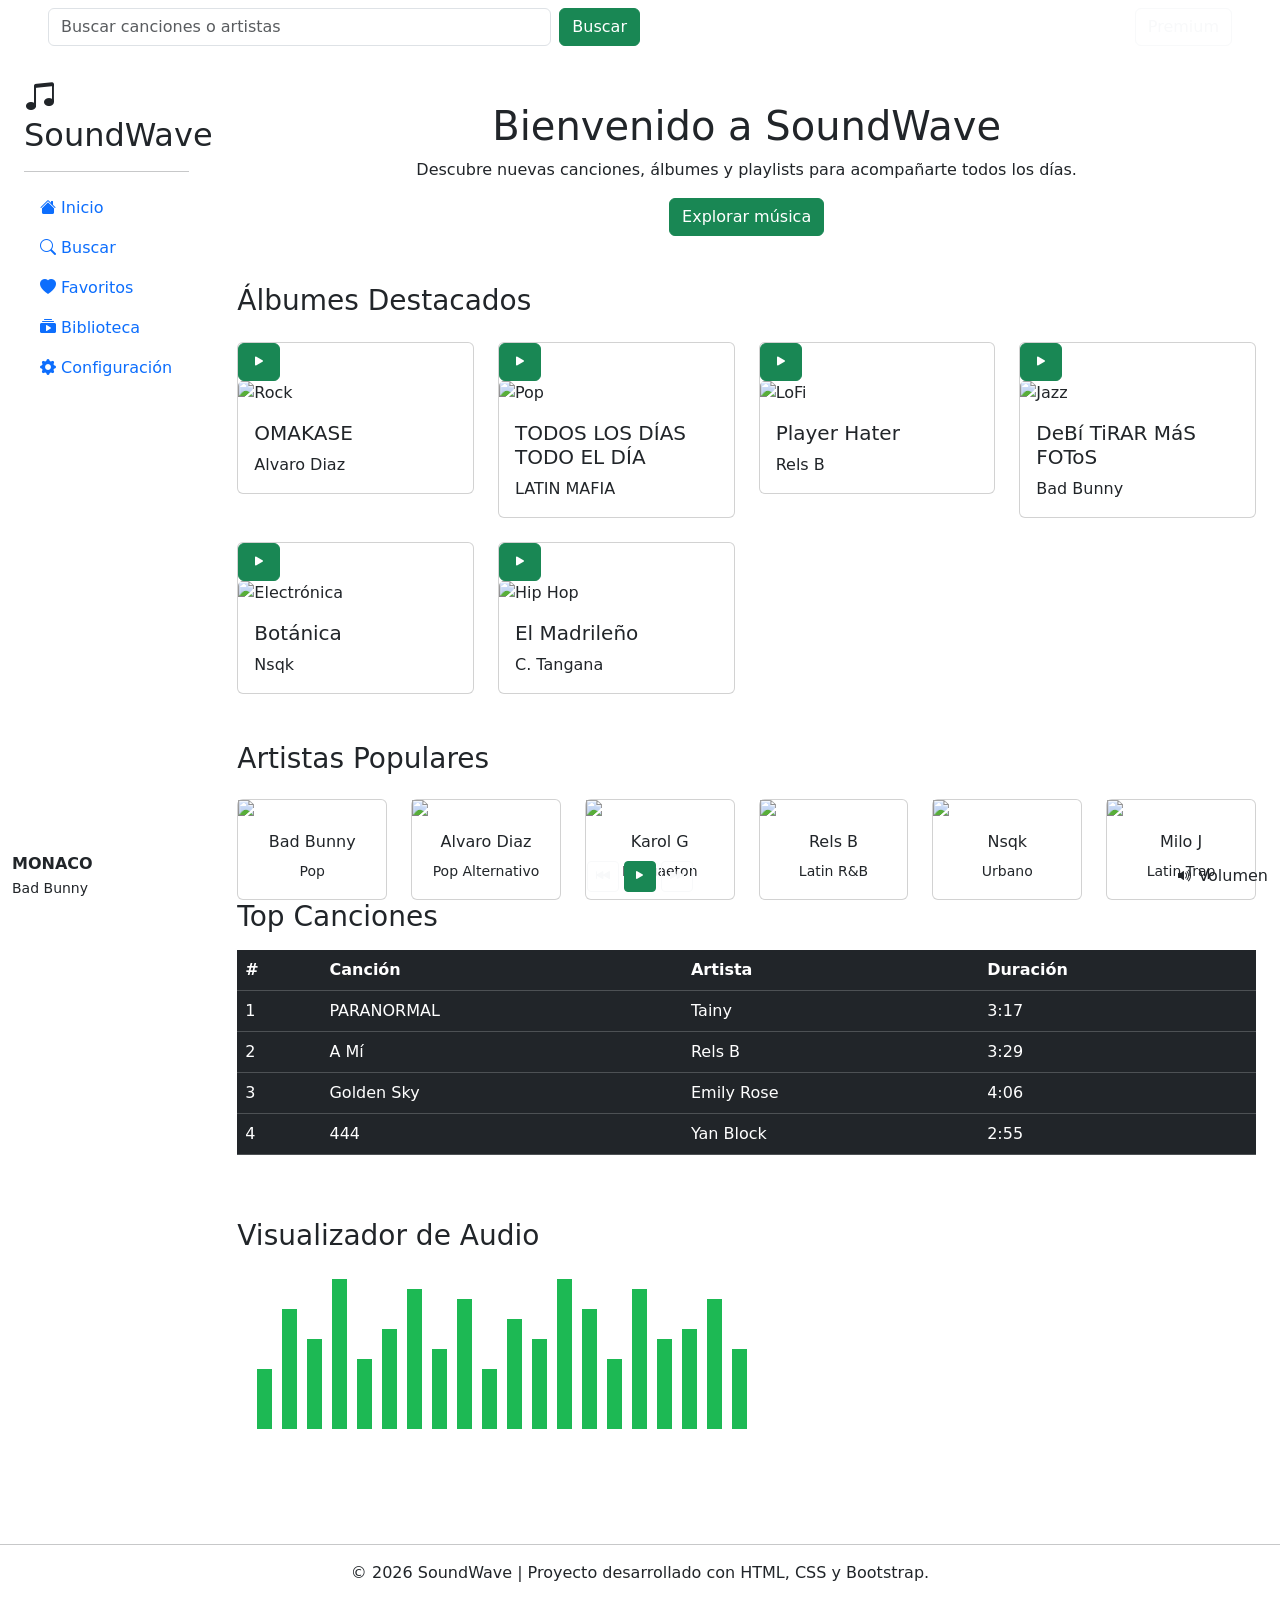
==== index.html @ 11622451 "Rename proyecto/index.html to index.html" ====
<!DOCTYPE html>
<html lang="es">

<head>
    <meta charset="UTF-8">
    <meta name="viewport" content="width=device-width, initial-scale=1.0">

    <title>SoundWave | Tu música favorita</title>

    <!-- Bootstrap CSS -->
    <link href="https://cdn.jsdelivr.net/npm/bootstrap@5.3.7/dist/css/bootstrap.min.css" rel="stylesheet">

    <!-- Bootstrap Icons -->
    <link rel="stylesheet"
        href="https://cdn.jsdelivr.net/npm/bootstrap-icons@1.13.1/font/bootstrap-icons.min.css">

    <!-- CSS Personalizado -->
    <link rel="stylesheet" href="css/estilos.css">
</head>

<body>

    <div class="container-fluid">
 <!-- Barra Superior -->

<nav class="navbar navbar-expand-lg barra-superior px-4">

    <div class="container-fluid">

        <form class="d-flex w-50">

            <input class="form-control me-2"
                type="search"
                placeholder="Buscar canciones o artistas">

            <button class="btn btn-success">
                Buscar
            </button>

        </form>

        <div>

            <button class="btn btn-outline-light">
                Premium
            </button>

        </div>

    </div>

</nav>
        <div class="row">

            <!-- =========================
                    SIDEBAR
            ========================== -->

            <aside class="col-lg-2 col-md-3 sidebar p-4">

                <h2 class="logo">
                    <i class="bi bi-music-note-beamed"></i>
                    SoundWave
                </h2>

                <hr>

                <nav class="nav flex-column">

                    <a href="#" class="nav-link active">
                        <i class="bi bi-house-fill"></i>
                        Inicio
                    </a>

                    <a href="#" class="nav-link">
                        <i class="bi bi-search"></i>
                        Buscar
                    </a>

                    <a href="#" class="nav-link">
                        <i class="bi bi-heart-fill"></i>
                        Favoritos
                    </a>

                    <a href="#" class="nav-link">
                        <i class="bi bi-collection-play-fill"></i>
                        Biblioteca
                    </a>

                    <a href="#" class="nav-link">
                        <i class="bi bi-gear-fill"></i>
                        Configuración
                    </a>

                </nav>

            </aside>

            <!-- =========================
                    CONTENIDO
            ========================== -->

            <main class="col-lg-10 col-md-9 contenido">

                <!-- HERO -->

                <section class="hero text-center py-5">

                    <h1>Bienvenido a SoundWave</h1>

                    <p>
                        Descubre nuevas canciones, álbumes y playlists para
                        acompañarte todos los días.
                    </p>

                    <button class="btn btn-success">
                        Explorar música
                    </button>

                </section>

                <!-- PLAYLISTS -->

                <section class="container mb-5">

                    <h3 class="mb-4">
                        Álbumes Destacados
                    </h3>

                    <div class="row g-4">

                        <div class="col-lg-3 col-md-6 col-12">
                            <div class="card playlist-card">
                                <div class="play">

                                <button class="btn btn-success">

                                 <i class="bi bi-play-fill"></i>

                                 </button>

                                </div>
                                <img src="img/playlis1.png" class="card-img-top" alt="Rock">
                                <div class="card-body">
                                    <h5 class="card-title">OMAKASE</h5>
                                    <p class="card-text">
                                        Alvaro Diaz
                                    </p>
                                </div>
                            </div>
                        </div>

                        <div class="col-lg-3 col-md-6 col-12">
                            <div class="card playlist-card">
                                <div class="play">

        <button class="btn btn-success">

            <i class="bi bi-play-fill"></i>

        </button>

    </div>
                                <img src="img/playlis2.png" class="card-img-top" alt="Pop">
                                <div class="card-body">
                                    <h5 class="card-title">TODOS LOS DÍAS TODO EL DÍA</h5>
                                    <p class="card-text">
                                        LATIN MAFIA
                                    </p>
                                </div>
                            </div>
                        </div>

                        <div class="col-lg-3 col-md-6 col-12">
                            <div class="card playlist-card">
                                <div class="play">

        <button class="btn btn-success">

            <i class="bi bi-play-fill"></i>

        </button>

    </div>
                                <img src="img/playlis3.png" class="card-img-top" alt="LoFi">
                                <div class="card-body">
                                    <h5 class="card-title">Player Hater</h5>
                                    <p class="card-text">
                                        Rels B
                                    </p>
                                </div>
                            </div>
                        </div>

                        <div class="col-lg-3 col-md-6 col-12">
                            <div class="card playlist-card">
                                <div class="play">

        <button class="btn btn-success">

            <i class="bi bi-play-fill"></i>

        </button>

    </div>
                                <img src="img/playlis4.png" class="card-img-top" alt="Jazz">
                                <div class="card-body">
                                    <h5 class="card-title">DeBí TiRAR MáS FOToS</h5>
                                    <p class="card-text">
                                        Bad Bunny
                                    </p>
                                </div>
                            </div>
                        </div>

                        <div class="col-lg-3 col-md-6 col-12">
                            <div class="card playlist-card">
                                <div class="play">

        <button class="btn btn-success">

            <i class="bi bi-play-fill"></i>

        </button>

    </div>
                                <img src="img/playlis5.png" class="card-img-top" alt="Electrónica">
                                <div class="card-body">
                                    <h5 class="card-title">Botánica</h5>
                                    <p class="card-text">
                                        Nsqk
                                    </p>
                                </div>
                            </div>
                        </div>

                        <div class="col-lg-3 col-md-6 col-12">
                            <div class="card playlist-card">
                                <div class="play">

        <button class="btn btn-success">

            <i class="bi bi-play-fill"></i>

        </button>

    </div>
                                <img src="img/playlis6.png" class="card-img-top" alt="Hip Hop">
                                <div class="card-body">
                                    <h5 class="card-title">El Madrileño</h5>
                                    <p class="card-text">
                                        C. Tangana
                                    </p>
                                </div>
                            </div>
                        </div>

                    </div>

                </section>

                <section class="container mt-5">

    <h3 class="mb-4">

        Artistas Populares

    </h3>

    <div class="row g-4 artistas">

        <div class="col-lg-2 col-md-4 col-6">

            <div class="card playlist-card">

                <img src="img/bad.jpg">

                <div class="card-body text-center">

                    <h6>Bad Bunny</h6>

                    <small>Pop</small>

                </div>

            </div>

        </div>

        <div class="col-lg-2 col-md-4 col-6">

            <div class="card playlist-card">

                <img src="img/alvaro.jpg">

                <div class="card-body text-center">

                    <h6>Alvaro Diaz</h6>

                    <small>Pop Alternativo</small>

                </div>

            </div>

        </div>

        <div class="col-lg-2 col-md-4 col-6">

            <div class="card playlist-card">

                <img src="img/karol.jpg">

                <div class="card-body text-center">

                    <h6>Karol G</h6>

                    <small>Reggaeton</small>

                </div>

            </div>

        </div>

        <div class="col-lg-2 col-md-4 col-6">

            <div class="card playlist-card">

                <img src="img/rels.jpg">

                <div class="card-body text-center">

                    <h6>Rels B</h6>

                    <small>Latin R&B</small>

                </div>

            </div>

        </div>

        <div class="col-lg-2 col-md-4 col-6">

            <div class="card playlist-card">

                <img src="img/cantante1.jpg">

                <div class="card-body text-center">

                    <h6>Nsqk</h6>

                    <small>Urbano</small>

                </div>

            </div>

        </div>

        <div class="col-lg-2 col-md-4 col-6">

            <div class="card playlist-card">

                <img src="img/milo.jpg">

                <div class="card-body text-center">

                    <h6>Milo J</h6>

                    <small>Latin Trap</small>

                </div>

            </div>

        </div>

    </div>

</section>

                <!-- TABLA -->

                <section class="container mb-5">

                    <h3 class="mb-3">
                        Top Canciones
                    </h3>

                    <div class="table-responsive">

                        <table class="table table-dark table-hover align-middle">

                            <thead>

                                <tr>
                                    <th>#</th>
                                    <th>Canción</th>
                                    <th>Artista</th>
                                    <th>Duración</th>
                                </tr>

                            </thead>

                            <tbody>

                                <tr>
                                    <td>1</td>
                                    <td>PARANORMAL</td>
                                    <td>Tainy</td>
                                    <td>3:17</td>
                                </tr>

                                <tr>
                                    <td>2</td>
                                    <td>A Mí</td>
                                    <td>Rels B</B></td>
                                    <td>3:29</td>
                                </tr>

                                <tr>
                                    <td>3</td>
                                    <td>Golden Sky</td>
                                    <td>Emily Rose</td>
                                    <td>4:06</td>
                                </tr>

                                <tr>
                                    <td>4</td>
                                    <td>444</td>
                                    <td>Yan Block</td>
                                    <td>2:55</td>
                                </tr>

                            </tbody>

                        </table>

                    </div>

                </section>

                <!-- CANVAS -->

                <section class="container mb-5">

                    <h3 class="mb-3">
                        Visualizador de Audio
                    </h3>

                    <canvas id="visualizador" width="900" height="180"></canvas>

                </section>

            </main>

        </div>

    </div>

    <!-- REPRODUCTOR -->
     <footer class="text-center py-4">

    <hr>

    <p>
        © 2026 SoundWave

        | Proyecto desarrollado con HTML, CSS y Bootstrap.
    </p>

</footer>

    <footer class="reproductor fixed-bottom">

        <div class="container-fluid">

            <div class="row align-items-center">

                <div class="col-md-4">

                    <strong>MONACO</strong>

                    <br>

                    <small>Bad Bunny</small>

                </div>

                <div class="col-md-4 text-center">

                    <button class="btn btn-outline-light btn-sm">
                        <i class="bi bi-skip-backward-fill"></i>
                    </button>

                    <button class="btn btn-success btn-sm">
                        <i class="bi bi-play-fill"></i>
                    </button>

                    <button class="btn btn-outline-light btn-sm">
                        <i class="bi bi-skip-forward-fill"></i>
                    </button>

                </div>

                <div class="col-md-4 text-end">

                    <i class="bi bi-volume-up-fill"></i>

                    Volumen

                </div>

            </div>

        </div>

    </footer>

    <!-- Bootstrap JS -->
    <script src="https://cdn.jsdelivr.net/npm/bootstrap@5.3.7/dist/js/bootstrap.bundle.min.js"></script>
    <script>

const canvas = document.getElementById("visualizador");
const ctx = canvas.getContext("2d");

ctx.fillStyle = "#1DB954";

let x = 20;

const alturas = [
60,120,90,150,70,100,140,80,
130,60,110,90,150,120,70,140,
90,100,130,80
];

for(let i=0;i<alturas.length;i++){

    ctx.fillRect(x,160-alturas[i],15,alturas[i]);

    x+=25;

}

</script>
</body>

</html>
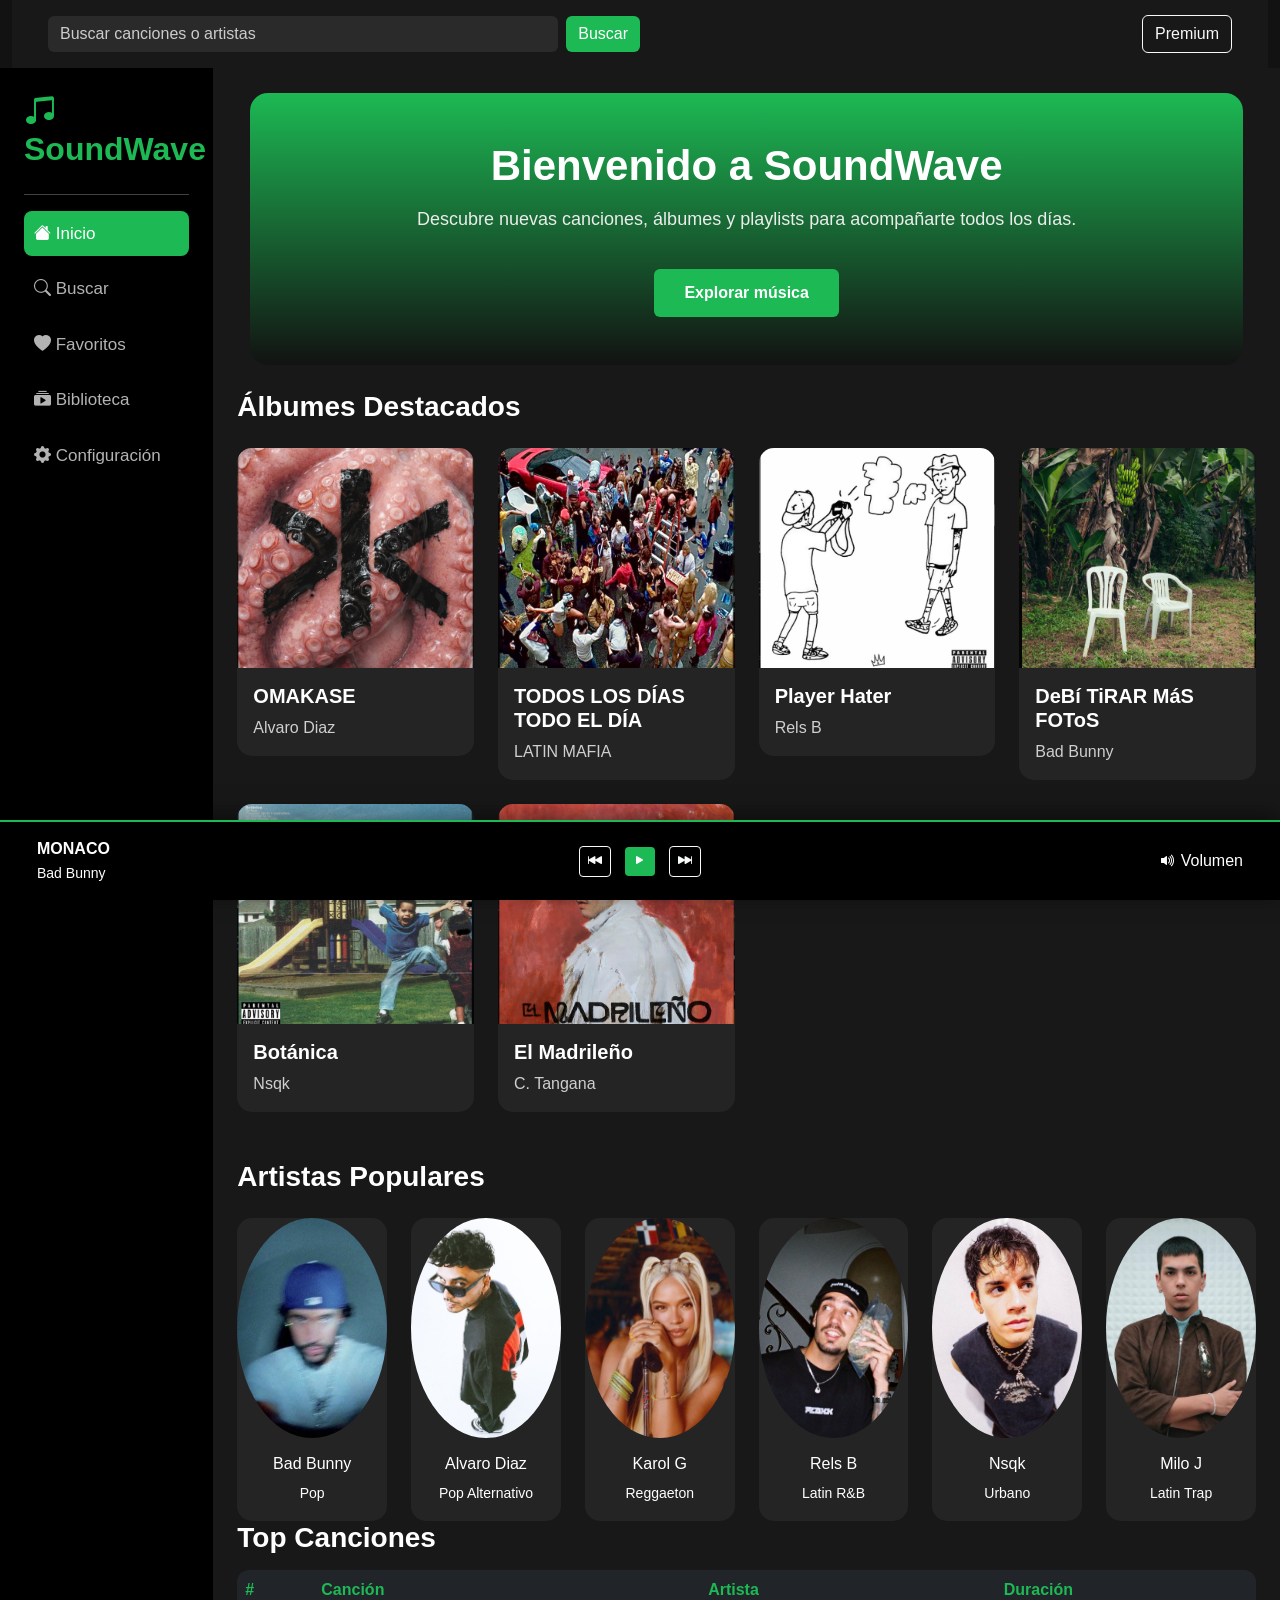
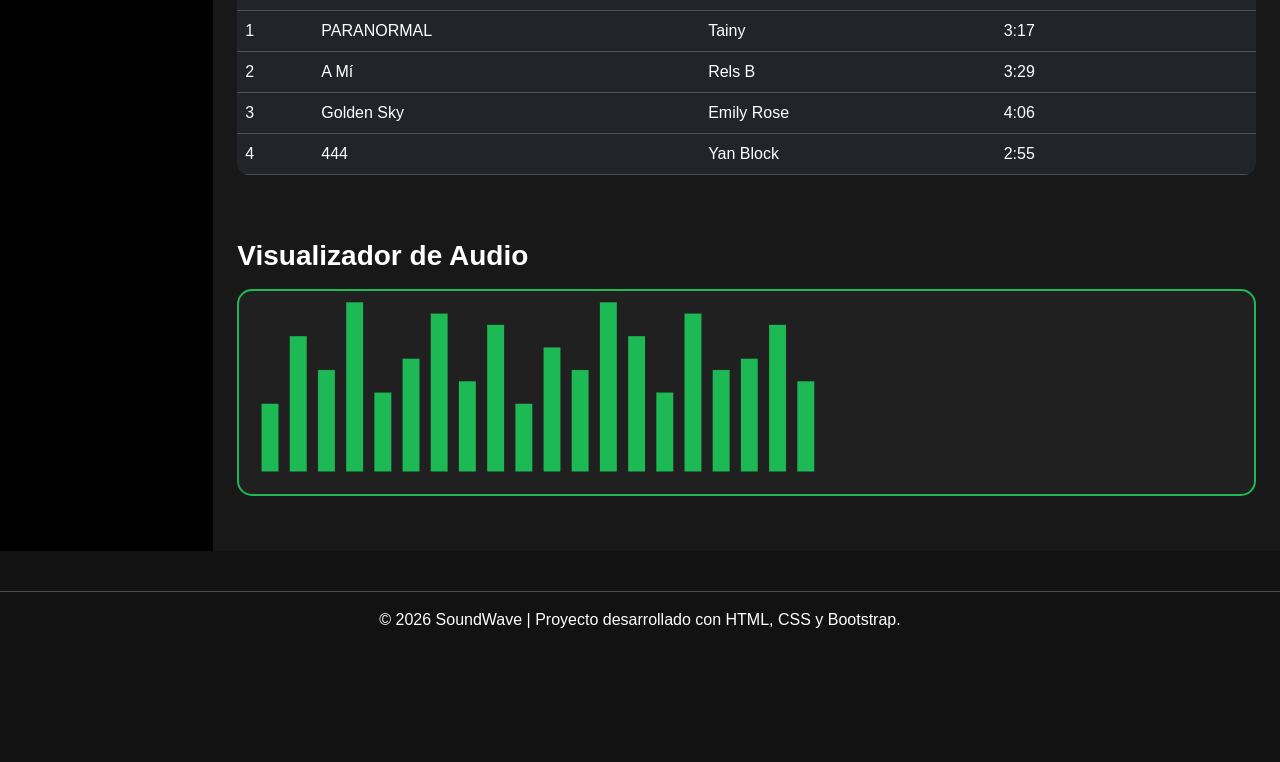
==== commit 82f60b30: "Update index.html carpeta proyecto" ====
--- a/index.html
+++ b/index.html
@@ -15,7 +15,7 @@
         href="https://cdn.jsdelivr.net/npm/bootstrap-icons@1.13.1/font/bootstrap-icons.min.css">
 
     <!-- CSS Personalizado -->
-    <link rel="stylesheet" href="css/estilos.css">
+    <link rel="stylesheet" href="proyecto/css/estilos.css">
 </head>
 
 <body>
@@ -140,7 +140,7 @@
                                  </button>
 
                                 </div>
-                                <img src="img/playlis1.png" class="card-img-top" alt="Rock">
+                                <img src="proyecto/img/playlis1.png" class="card-img-top" alt="Rock">
                                 <div class="card-body">
                                     <h5 class="card-title">OMAKASE</h5>
                                     <p class="card-text">
@@ -161,7 +161,7 @@
         </button>
 
     </div>
-                                <img src="img/playlis2.png" class="card-img-top" alt="Pop">
+                                <img src="proyecto/img/playlis2.png" class="card-img-top" alt="Pop">
                                 <div class="card-body">
                                     <h5 class="card-title">TODOS LOS DÍAS TODO EL DÍA</h5>
                                     <p class="card-text">
@@ -182,7 +182,7 @@
         </button>
 
     </div>
-                                <img src="img/playlis3.png" class="card-img-top" alt="LoFi">
+                                <img src="proyecto/img/playlis3.png" class="card-img-top" alt="LoFi">
                                 <div class="card-body">
                                     <h5 class="card-title">Player Hater</h5>
                                     <p class="card-text">
@@ -203,7 +203,7 @@
         </button>
 
     </div>
-                                <img src="img/playlis4.png" class="card-img-top" alt="Jazz">
+                                <img src="proyecto/img/playlis4.png" class="card-img-top" alt="Jazz">
                                 <div class="card-body">
                                     <h5 class="card-title">DeBí TiRAR MáS FOToS</h5>
                                     <p class="card-text">
@@ -224,7 +224,7 @@
         </button>
 
     </div>
-                                <img src="img/playlis5.png" class="card-img-top" alt="Electrónica">
+                                <img src="proyecto/img/playlis5.png" class="card-img-top" alt="Electrónica">
                                 <div class="card-body">
                                     <h5 class="card-title">Botánica</h5>
                                     <p class="card-text">
@@ -245,7 +245,7 @@
         </button>
 
     </div>
-                                <img src="img/playlis6.png" class="card-img-top" alt="Hip Hop">
+                                <img src="proyecto/img/playlis6.png" class="card-img-top" alt="Hip Hop">
                                 <div class="card-body">
                                     <h5 class="card-title">El Madrileño</h5>
                                     <p class="card-text">
@@ -273,7 +273,7 @@
 
             <div class="card playlist-card">
 
-                <img src="img/bad.jpg">
+                <img src="proyecto/img/bad.jpg">
 
                 <div class="card-body text-center">
 
@@ -291,7 +291,7 @@
 
             <div class="card playlist-card">
 
-                <img src="img/alvaro.jpg">
+                <img src="proyecto/img/alvaro.jpg">
 
                 <div class="card-body text-center">
 
@@ -309,7 +309,7 @@
 
             <div class="card playlist-card">
 
-                <img src="img/karol.jpg">
+                <img src="proyecto/img/karol.jpg">
 
                 <div class="card-body text-center">
 
@@ -327,7 +327,7 @@
 
             <div class="card playlist-card">
 
-                <img src="img/rels.jpg">
+                <img src="proyecto/img/rels.jpg">
 
                 <div class="card-body text-center">
 
@@ -345,7 +345,7 @@
 
             <div class="card playlist-card">
 
-                <img src="img/cantante1.jpg">
+                <img src="proyecto/img/cantante1.jpg">
 
                 <div class="card-body text-center">
 
@@ -363,7 +363,7 @@
 
             <div class="card playlist-card">
 
-                <img src="img/milo.jpg">
+                <img src="proyecto/img/milo.jpg">
 
                 <div class="card-body text-center">
 
--- a/proyecto/css/estilos.css
+++ b/proyecto/css/estilos.css
@@ -0,0 +1,378 @@
+/* ==========================
+        ESTILOS GENERALES
+========================== */
+
+body{
+    background-color:#121212;
+    color:white;
+    font-family:Arial, Helvetica, sans-serif;
+    padding-bottom:90px; /* Espacio para el reproductor */
+}
+
+a{
+    text-decoration:none;
+}
+
+/* ==========================
+        SIDEBAR
+========================== */
+
+.sidebar{
+    background:#000;
+    min-height:100vh;
+    position:sticky;
+    top:0;
+}
+
+.logo{
+    color:#1DB954;
+    font-weight:bold;
+    margin-bottom:25px;
+}
+
+.nav-link{
+    color:#b3b3b3;
+    font-size:17px;
+    margin-bottom:10px;
+    padding:10px;
+    border-radius:8px;
+    transition:.3s;
+}
+
+.nav-link:hover{
+    background:#1DB954;
+    color:white;
+}
+
+.nav-link.active{
+    background:#1DB954;
+    color:white;
+}
+
+/* ==========================
+        CONTENIDO
+========================== */
+
+.contenido{
+    background:#181818;
+    min-height:100vh;
+}
+
+/* ==========================
+            HERO
+========================== */
+
+.hero{
+    background:linear-gradient(180deg,#1DB954,#121212);
+    border-radius:18px;
+    margin:25px;
+    padding:60px 20px;
+}
+
+.hero h1{
+    font-size:42px;
+    font-weight:bold;
+}
+
+.hero p{
+    color:#ececec;
+    font-size:18px;
+    margin-top:15px;
+}
+
+.hero .btn{
+    margin-top:20px;
+    padding:12px 30px;
+    font-weight:bold;
+}
+
+/* ==========================
+        TITULOS
+========================== */
+
+h3{
+    color:white;
+    font-weight:bold;
+}
+
+/* ==========================
+        TARJETAS
+========================== */
+
+.playlist-card{
+    background:#242424;
+    color:white;
+    border:none;
+    border-radius:15px;
+    overflow:hidden;
+    transition:.3s;
+    cursor:pointer;
+}
+
+.playlist-card:hover{
+
+    transform:translateY(-8px);
+
+    box-shadow:0px 8px 18px rgba(0,0,0,.45);
+
+    background:#303030;
+
+}
+
+.playlist-card img{
+
+    height:220px;
+
+    object-fit:cover;
+
+}
+
+.card-title{
+
+    font-weight:bold;
+
+}
+
+.card-text{
+
+    color:#cfcfcf;
+
+}
+
+/* ==========================
+        TABLA
+========================== */
+
+.table{
+
+    border-radius:12px;
+
+    overflow:hidden;
+
+}
+
+.table th{
+
+    color:#1DB954;
+
+}
+
+/* ==========================
+        CANVAS
+========================== */
+
+canvas{
+
+    background:#202020;
+
+    width:100%;
+
+    border-radius:15px;
+
+    border:2px solid #1DB954;
+
+}
+
+/* ==========================
+        REPRODUCTOR
+========================== */
+
+.reproductor{
+
+    background:#000;
+
+    color:white;
+
+    padding:15px 25px;
+
+    border-top:2px solid #1DB954;
+
+        box-shadow:0 -5px 20px rgba(0,0,0,.5);
+
+}
+
+.reproductor .btn{
+
+    margin:0 5px;
+
+}
+
+/* ==========================
+        BOTONES
+========================== */
+
+.btn-success{
+
+    background:#1DB954;
+
+    border:none;
+
+}
+
+.btn-success:hover{
+
+    background:#18a449;
+
+}
+
+/* ==========================
+        RESPONSIVE
+========================== */
+
+@media (max-width:992px){
+
+    .sidebar{
+
+        min-height:auto;
+
+        position:relative;
+
+    }
+
+    .hero{
+
+        margin:15px;
+
+    }
+
+}
+
+@media (max-width:768px){
+
+    .hero h1{
+
+        font-size:30px;
+
+    }
+
+    .hero p{
+
+        font-size:16px;
+
+    }
+
+    .reproductor{
+
+        text-align:center;
+
+    }
+
+    .reproductor .text-end{
+
+        text-align:center !important;
+
+        margin-top:10px;
+
+    }
+
+}
+
+@media (max-width:576px){
+
+    .playlist-card img{
+
+        height:250px;
+
+    }
+
+    .logo{
+
+        text-align:center;
+
+    }
+
+    .nav-link{
+
+        text-align:center;
+
+    }
+
+}
+
+/*==============================
+        BARRA SUPERIOR
+===============================*/
+
+.barra-superior{
+
+    background:#181818;
+
+    position:sticky;
+
+    top:0;
+
+    z-index:100;
+
+    padding:15px;
+
+}
+
+.barra-superior input{
+
+    background:#2a2a2a;
+
+    border:none;
+
+    color:white;
+
+}
+
+.barra-superior input::placeholder{
+
+    color:#cccccc;
+
+}
+
+/*==============================
+        BOTON PLAY
+===============================*/
+
+.play{
+
+    position:absolute;
+
+    right:20px;
+
+    top:160px;
+
+    opacity:0;
+
+    transition:.4s;
+
+}
+
+.play button{
+
+    width:55px;
+
+    height:55px;
+
+    border-radius:50%;
+
+    font-size:24px;
+
+}
+
+.playlist-card{
+
+    position:relative;
+
+}
+
+.playlist-card:hover .play{
+
+    opacity:1;
+
+    transform:translateY(-10px);
+
+}
+
+/*==============================
+        ARTISTAS
+===============================*/
+
+.artistas img{
+
+    border-radius:50%;
+
+}
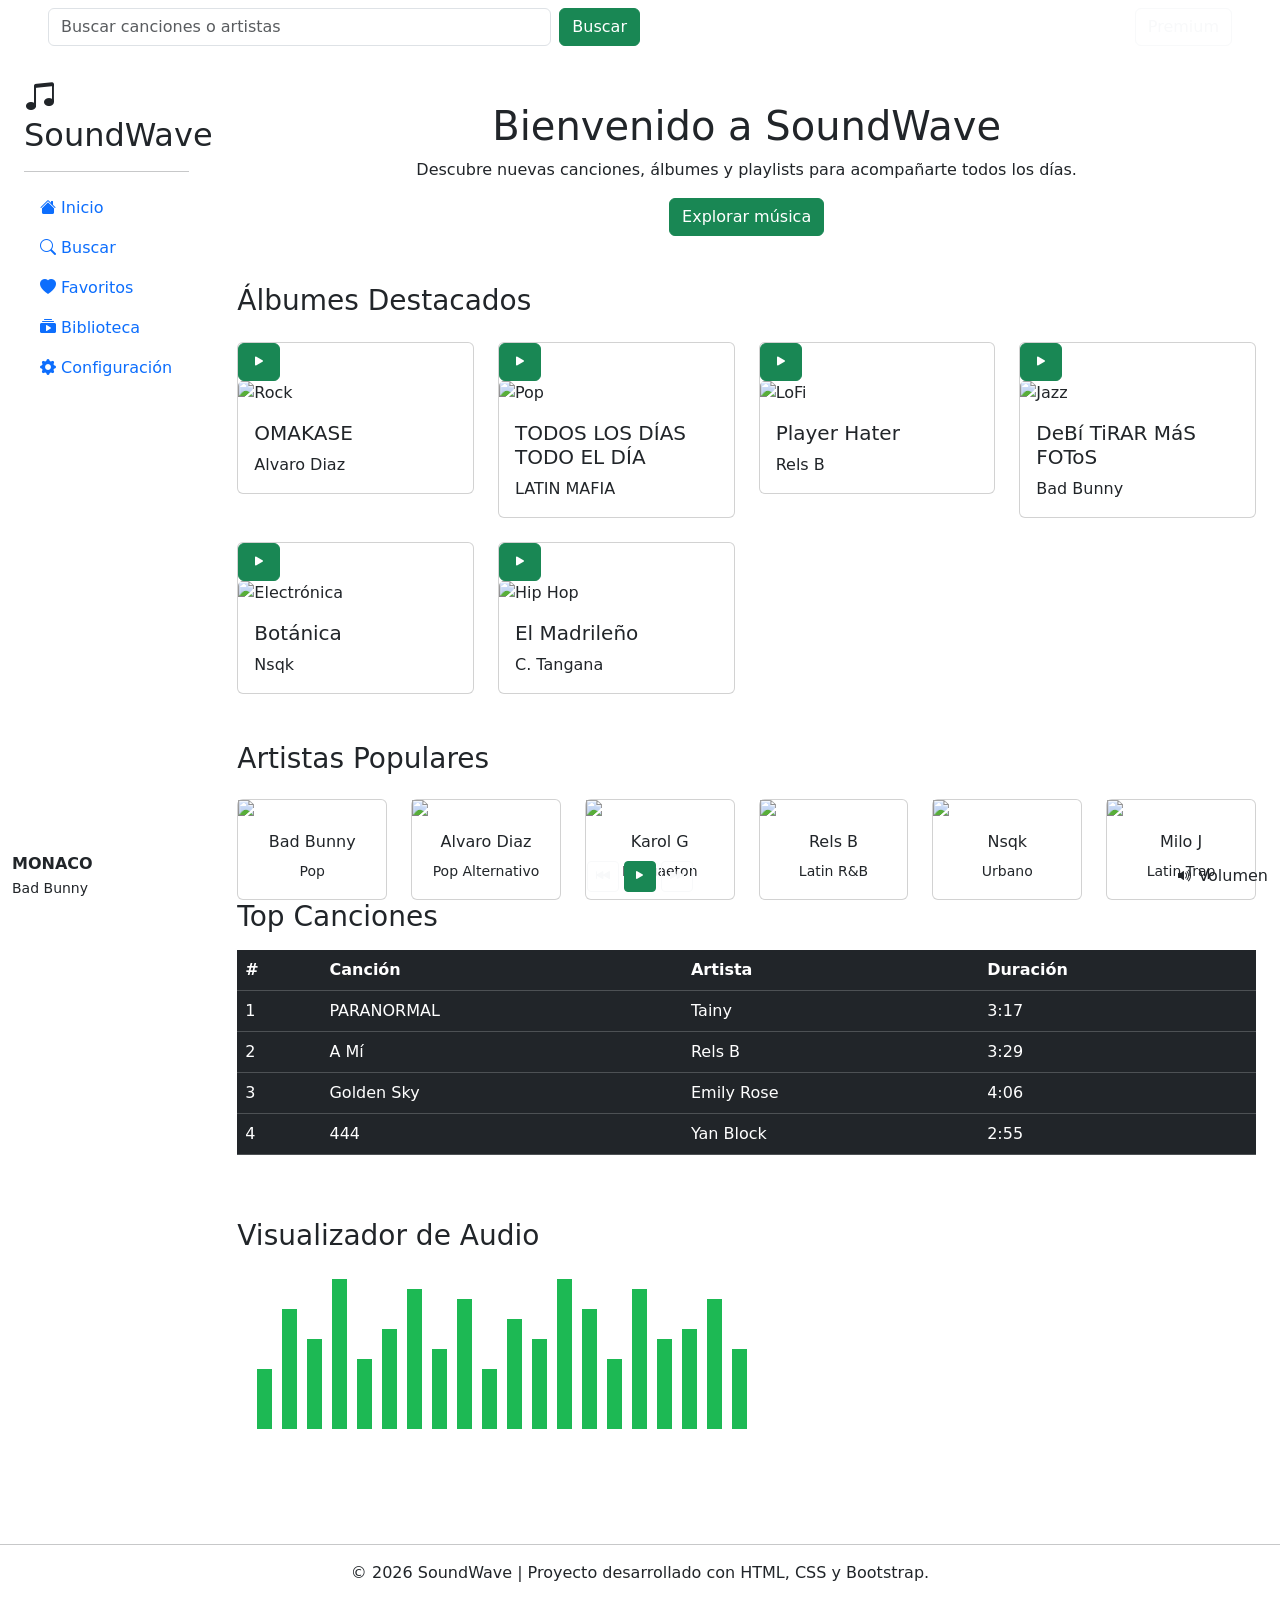
==== commit 11d8b106: "Add files via upload" ====
--- a/index.html
+++ b/index.html
@@ -7,21 +7,21 @@
 
     <title>SoundWave | Tu música favorita</title>
 
-    <!-- Bootstrap CSS -->
+    <!-- bootstrap CSS -->
     <link href="https://cdn.jsdelivr.net/npm/bootstrap@5.3.7/dist/css/bootstrap.min.css" rel="stylesheet">
 
-    <!-- Bootstrap Icons -->
+    <!-- bootstrap Icons -->
     <link rel="stylesheet"
         href="https://cdn.jsdelivr.net/npm/bootstrap-icons@1.13.1/font/bootstrap-icons.min.css">
 
-    <!-- CSS Personalizado -->
-    <link rel="stylesheet" href="proyecto/css/estilos.css">
+    <!-- CSS personalizado -->
+    <link rel="stylesheet" href="css/estilos.css">
 </head>
 
 <body>
 
     <div class="container-fluid">
- <!-- Barra Superior -->
+ <!-- barra Superior -->
 
 <nav class="navbar navbar-expand-lg barra-superior px-4">
 
@@ -52,9 +52,7 @@
 </nav>
         <div class="row">
 
-            <!-- =========================
-                    SIDEBAR
-            ========================== -->
+            <!-- SIDEBAR-->
 
             <aside class="col-lg-2 col-md-3 sidebar p-4">
 
@@ -96,13 +94,11 @@
 
             </aside>
 
-            <!-- =========================
-                    CONTENIDO
-            ========================== -->
+            <!-- contenido -->
 
             <main class="col-lg-10 col-md-9 contenido">
 
-                <!-- HERO -->
+                <!-- hero -->
 
                 <section class="hero text-center py-5">
 
@@ -119,7 +115,7 @@
 
                 </section>
 
-                <!-- PLAYLISTS -->
+                <!-- albumnes -->
 
                 <section class="container mb-5">
 
@@ -140,7 +136,7 @@
                                  </button>
 
                                 </div>
-                                <img src="proyecto/img/playlis1.png" class="card-img-top" alt="Rock">
+                                <img src="img/playlis1.png" class="card-img-top" alt="Rock">
                                 <div class="card-body">
                                     <h5 class="card-title">OMAKASE</h5>
                                     <p class="card-text">
@@ -161,7 +157,7 @@
         </button>
 
     </div>
-                                <img src="proyecto/img/playlis2.png" class="card-img-top" alt="Pop">
+                                <img src="img/playlis2.png" class="card-img-top" alt="Pop">
                                 <div class="card-body">
                                     <h5 class="card-title">TODOS LOS DÍAS TODO EL DÍA</h5>
                                     <p class="card-text">
@@ -182,7 +178,7 @@
         </button>
 
     </div>
-                                <img src="proyecto/img/playlis3.png" class="card-img-top" alt="LoFi">
+                                <img src="img/playlis3.png" class="card-img-top" alt="LoFi">
                                 <div class="card-body">
                                     <h5 class="card-title">Player Hater</h5>
                                     <p class="card-text">
@@ -203,7 +199,7 @@
         </button>
 
     </div>
-                                <img src="proyecto/img/playlis4.png" class="card-img-top" alt="Jazz">
+                                <img src="img/playlis4.png" class="card-img-top" alt="Jazz">
                                 <div class="card-body">
                                     <h5 class="card-title">DeBí TiRAR MáS FOToS</h5>
                                     <p class="card-text">
@@ -224,7 +220,7 @@
         </button>
 
     </div>
-                                <img src="proyecto/img/playlis5.png" class="card-img-top" alt="Electrónica">
+                                <img src="img/playlis5.png" class="card-img-top" alt="Electrónica">
                                 <div class="card-body">
                                     <h5 class="card-title">Botánica</h5>
                                     <p class="card-text">
@@ -245,7 +241,7 @@
         </button>
 
     </div>
-                                <img src="proyecto/img/playlis6.png" class="card-img-top" alt="Hip Hop">
+                                <img src="img/playlis6.png" class="card-img-top" alt="Hip Hop">
                                 <div class="card-body">
                                     <h5 class="card-title">El Madrileño</h5>
                                     <p class="card-text">
@@ -273,7 +269,7 @@
 
             <div class="card playlist-card">
 
-                <img src="proyecto/img/bad.jpg">
+                <img src="img/bad.jpg">
 
                 <div class="card-body text-center">
 
@@ -291,7 +287,7 @@
 
             <div class="card playlist-card">
 
-                <img src="proyecto/img/alvaro.jpg">
+                <img src="img/alvaro.jpg">
 
                 <div class="card-body text-center">
 
@@ -309,7 +305,7 @@
 
             <div class="card playlist-card">
 
-                <img src="proyecto/img/karol.jpg">
+                <img src="img/karol.jpg">
 
                 <div class="card-body text-center">
 
@@ -327,7 +323,7 @@
 
             <div class="card playlist-card">
 
-                <img src="proyecto/img/rels.jpg">
+                <img src="img/rels.jpg">
 
                 <div class="card-body text-center">
 
@@ -345,7 +341,7 @@
 
             <div class="card playlist-card">
 
-                <img src="proyecto/img/cantante1.jpg">
+                <img src="img/cantante1.jpg">
 
                 <div class="card-body text-center">
 
@@ -363,7 +359,7 @@
 
             <div class="card playlist-card">
 
-                <img src="proyecto/img/milo.jpg">
+                <img src="img/milo.jpg">
 
                 <div class="card-body text-center">
 
@@ -381,7 +377,7 @@
 
 </section>
 
-                <!-- TABLA -->
+                <!-- tabla -->
 
                 <section class="container mb-5">
 
@@ -460,7 +456,7 @@
 
     </div>
 
-    <!-- REPRODUCTOR -->
+    <!-- reproductor -->
      <footer class="text-center py-4">
 
     <hr>
@@ -519,7 +515,7 @@
 
     </footer>
 
-    <!-- Bootstrap JS -->
+    <!-- bootstrap JS -->
     <script src="https://cdn.jsdelivr.net/npm/bootstrap@5.3.7/dist/js/bootstrap.bundle.min.js"></script>
     <script>
 
@@ -547,4 +543,4 @@
 </script>
 </body>
 
-</html>
+</html>
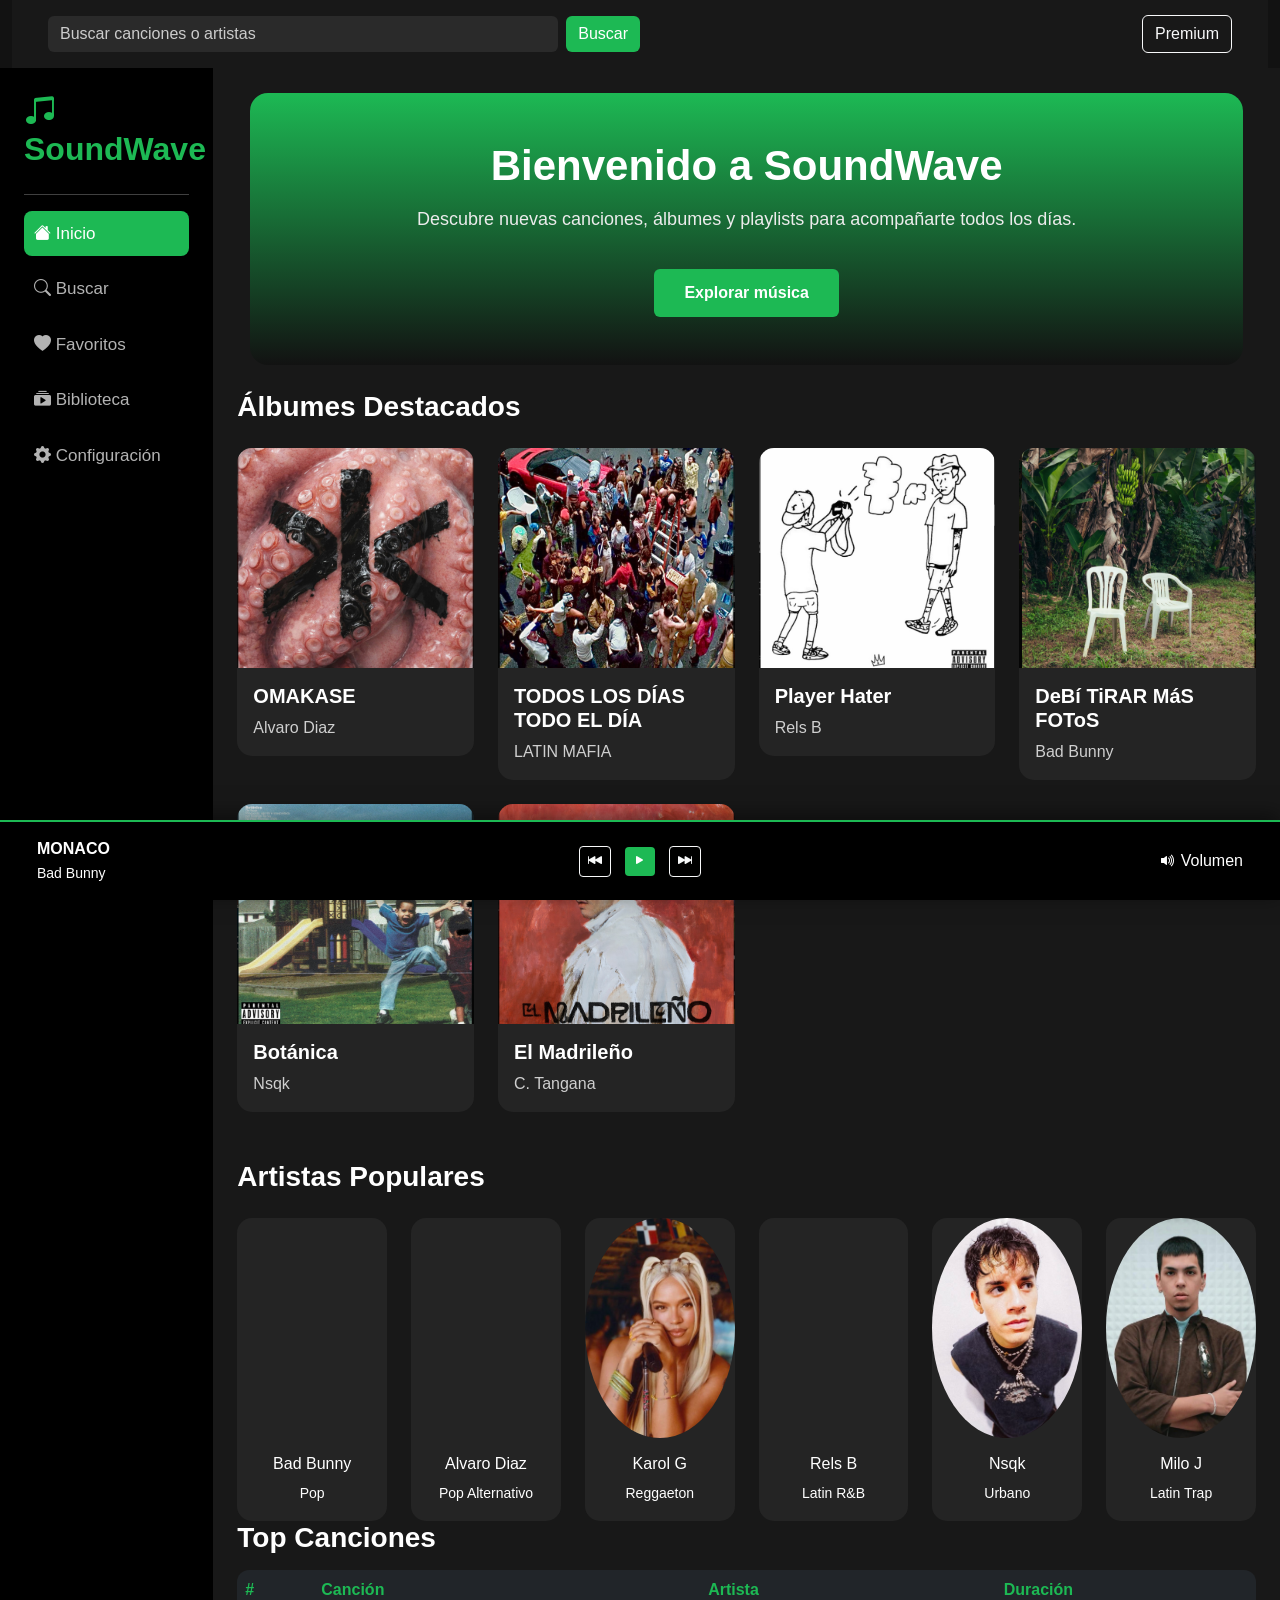
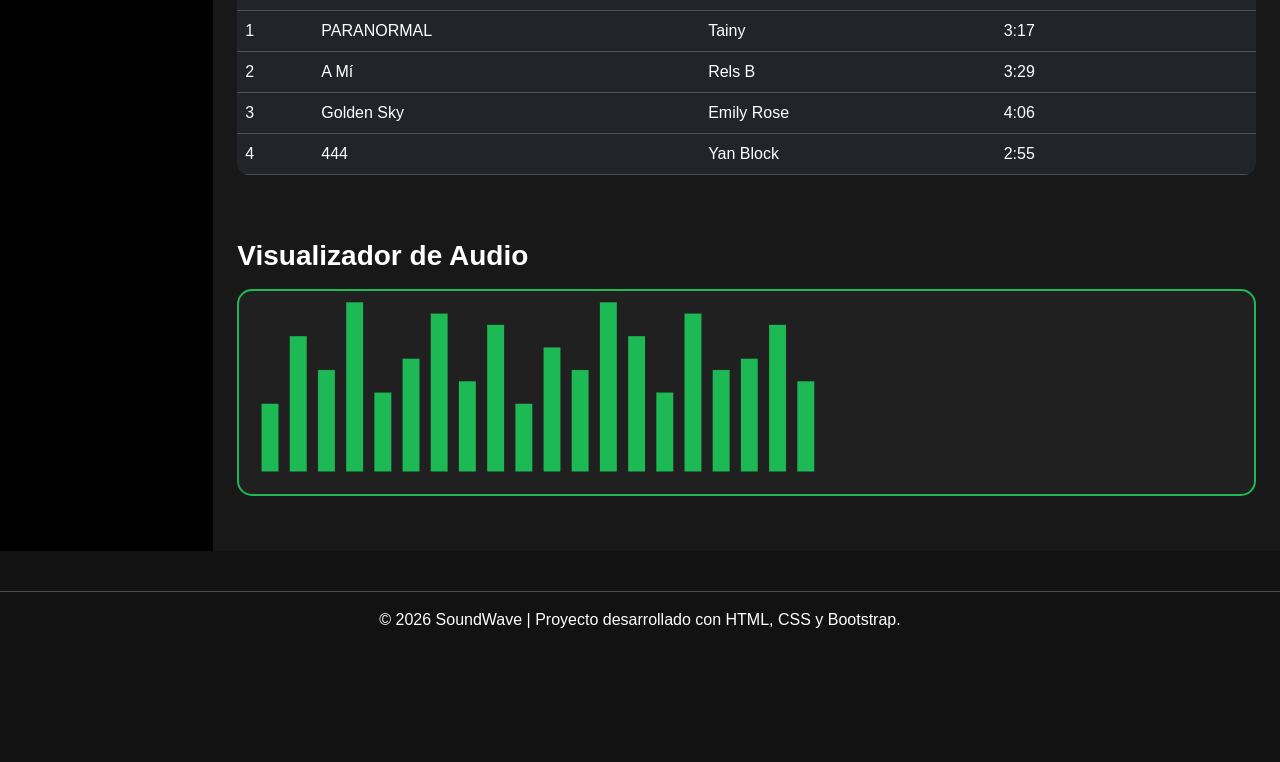
==== commit 50e768ec: "Update index.html arreglo proyecto" ====
--- a/index.html
+++ b/index.html
@@ -15,7 +15,7 @@
         href="https://cdn.jsdelivr.net/npm/bootstrap-icons@1.13.1/font/bootstrap-icons.min.css">
 
     <!-- CSS personalizado -->
-    <link rel="stylesheet" href="css/estilos.css">
+    <link rel="stylesheet" href="proyecto/css/estilos.css">
 </head>
 
 <body>
@@ -136,7 +136,7 @@
                                  </button>
 
                                 </div>
-                                <img src="img/playlis1.png" class="card-img-top" alt="Rock">
+                                <img src="proyecto/img/playlis1.png" class="card-img-top" alt="Rock">
                                 <div class="card-body">
                                     <h5 class="card-title">OMAKASE</h5>
                                     <p class="card-text">
@@ -157,7 +157,7 @@
         </button>
 
     </div>
-                                <img src="img/playlis2.png" class="card-img-top" alt="Pop">
+                                <img src="proyecto/img/playlis2.png" class="card-img-top" alt="Pop">
                                 <div class="card-body">
                                     <h5 class="card-title">TODOS LOS DÍAS TODO EL DÍA</h5>
                                     <p class="card-text">
@@ -178,7 +178,7 @@
         </button>
 
     </div>
-                                <img src="img/playlis3.png" class="card-img-top" alt="LoFi">
+                                <img src="proyecto/img/playlis3.png" class="card-img-top" alt="LoFi">
                                 <div class="card-body">
                                     <h5 class="card-title">Player Hater</h5>
                                     <p class="card-text">
@@ -199,7 +199,7 @@
         </button>
 
     </div>
-                                <img src="img/playlis4.png" class="card-img-top" alt="Jazz">
+                                <img src="proyecto/img/playlis4.png" class="card-img-top" alt="Jazz">
                                 <div class="card-body">
                                     <h5 class="card-title">DeBí TiRAR MáS FOToS</h5>
                                     <p class="card-text">
@@ -220,7 +220,7 @@
         </button>
 
     </div>
-                                <img src="img/playlis5.png" class="card-img-top" alt="Electrónica">
+                                <img src="proyecto/img/playlis5.png" class="card-img-top" alt="Electrónica">
                                 <div class="card-body">
                                     <h5 class="card-title">Botánica</h5>
                                     <p class="card-text">
@@ -241,7 +241,7 @@
         </button>
 
     </div>
-                                <img src="img/playlis6.png" class="card-img-top" alt="Hip Hop">
+                                <img src="proyecto/img/playlis6.png" class="card-img-top" alt="Hip Hop">
                                 <div class="card-body">
                                     <h5 class="card-title">El Madrileño</h5>
                                     <p class="card-text">
@@ -305,7 +305,7 @@
 
             <div class="card playlist-card">
 
-                <img src="img/karol.jpg">
+                <img src="proyecto/img/karol.jpg">
 
                 <div class="card-body text-center">
 
@@ -341,7 +341,7 @@
 
             <div class="card playlist-card">
 
-                <img src="img/cantante1.jpg">
+                <img src="proyecto/img/cantante1.jpg">
 
                 <div class="card-body text-center">
 
@@ -359,7 +359,7 @@
 
             <div class="card playlist-card">
 
-                <img src="img/milo.jpg">
+                <img src="proyecto/img/milo.jpg">
 
                 <div class="card-body text-center">
 
@@ -543,4 +543,4 @@
 </script>
 </body>
 
-</html>+</html>
--- a/proyecto/css/estilos.css
+++ b/proyecto/css/estilos.css
@@ -0,0 +1,378 @@
+/* ==========================
+        ESTILOS GENERALES
+========================== */
+
+body{
+    background-color:#121212;
+    color:white;
+    font-family:Arial, Helvetica, sans-serif;
+    padding-bottom:90px; /* Espacio para el reproductor */
+}
+
+a{
+    text-decoration:none;
+}
+
+/* ==========================
+        SIDEBAR
+========================== */
+
+.sidebar{
+    background:#000;
+    min-height:100vh;
+    position:sticky;
+    top:0;
+}
+
+.logo{
+    color:#1DB954;
+    font-weight:bold;
+    margin-bottom:25px;
+}
+
+.nav-link{
+    color:#b3b3b3;
+    font-size:17px;
+    margin-bottom:10px;
+    padding:10px;
+    border-radius:8px;
+    transition:.3s;
+}
+
+.nav-link:hover{
+    background:#1DB954;
+    color:white;
+}
+
+.nav-link.active{
+    background:#1DB954;
+    color:white;
+}
+
+/* ==========================
+        CONTENIDO
+========================== */
+
+.contenido{
+    background:#181818;
+    min-height:100vh;
+}
+
+/* ==========================
+            HERO
+========================== */
+
+.hero{
+    background:linear-gradient(180deg,#1DB954,#121212);
+    border-radius:18px;
+    margin:25px;
+    padding:60px 20px;
+}
+
+.hero h1{
+    font-size:42px;
+    font-weight:bold;
+}
+
+.hero p{
+    color:#ececec;
+    font-size:18px;
+    margin-top:15px;
+}
+
+.hero .btn{
+    margin-top:20px;
+    padding:12px 30px;
+    font-weight:bold;
+}
+
+/* ==========================
+        TITULOS
+========================== */
+
+h3{
+    color:white;
+    font-weight:bold;
+}
+
+/* ==========================
+        TARJETAS
+========================== */
+
+.playlist-card{
+    background:#242424;
+    color:white;
+    border:none;
+    border-radius:15px;
+    overflow:hidden;
+    transition:.3s;
+    cursor:pointer;
+}
+
+.playlist-card:hover{
+
+    transform:translateY(-8px);
+
+    box-shadow:0px 8px 18px rgba(0,0,0,.45);
+
+    background:#303030;
+
+}
+
+.playlist-card img{
+
+    height:220px;
+
+    object-fit:cover;
+
+}
+
+.card-title{
+
+    font-weight:bold;
+
+}
+
+.card-text{
+
+    color:#cfcfcf;
+
+}
+
+/* ==========================
+        TABLA
+========================== */
+
+.table{
+
+    border-radius:12px;
+
+    overflow:hidden;
+
+}
+
+.table th{
+
+    color:#1DB954;
+
+}
+
+/* ==========================
+        CANVAS
+========================== */
+
+canvas{
+
+    background:#202020;
+
+    width:100%;
+
+    border-radius:15px;
+
+    border:2px solid #1DB954;
+
+}
+
+/* ==========================
+        REPRODUCTOR
+========================== */
+
+.reproductor{
+
+    background:#000;
+
+    color:white;
+
+    padding:15px 25px;
+
+    border-top:2px solid #1DB954;
+
+        box-shadow:0 -5px 20px rgba(0,0,0,.5);
+
+}
+
+.reproductor .btn{
+
+    margin:0 5px;
+
+}
+
+/* ==========================
+        BOTONES
+========================== */
+
+.btn-success{
+
+    background:#1DB954;
+
+    border:none;
+
+}
+
+.btn-success:hover{
+
+    background:#18a449;
+
+}
+
+/* ==========================
+        RESPONSIVE
+========================== */
+
+@media (max-width:992px){
+
+    .sidebar{
+
+        min-height:auto;
+
+        position:relative;
+
+    }
+
+    .hero{
+
+        margin:15px;
+
+    }
+
+}
+
+@media (max-width:768px){
+
+    .hero h1{
+
+        font-size:30px;
+
+    }
+
+    .hero p{
+
+        font-size:16px;
+
+    }
+
+    .reproductor{
+
+        text-align:center;
+
+    }
+
+    .reproductor .text-end{
+
+        text-align:center !important;
+
+        margin-top:10px;
+
+    }
+
+}
+
+@media (max-width:576px){
+
+    .playlist-card img{
+
+        height:250px;
+
+    }
+
+    .logo{
+
+        text-align:center;
+
+    }
+
+    .nav-link{
+
+        text-align:center;
+
+    }
+
+}
+
+/*==============================
+        BARRA SUPERIOR
+===============================*/
+
+.barra-superior{
+
+    background:#181818;
+
+    position:sticky;
+
+    top:0;
+
+    z-index:100;
+
+    padding:15px;
+
+}
+
+.barra-superior input{
+
+    background:#2a2a2a;
+
+    border:none;
+
+    color:white;
+
+}
+
+.barra-superior input::placeholder{
+
+    color:#cccccc;
+
+}
+
+/*==============================
+        BOTON PLAY
+===============================*/
+
+.play{
+
+    position:absolute;
+
+    right:20px;
+
+    top:160px;
+
+    opacity:0;
+
+    transition:.4s;
+
+}
+
+.play button{
+
+    width:55px;
+
+    height:55px;
+
+    border-radius:50%;
+
+    font-size:24px;
+
+}
+
+.playlist-card{
+
+    position:relative;
+
+}
+
+.playlist-card:hover .play{
+
+    opacity:1;
+
+    transform:translateY(-10px);
+
+}
+
+/*==============================
+        ARTISTAS
+===============================*/
+
+.artistas img{
+
+    border-radius:50%;
+
+}
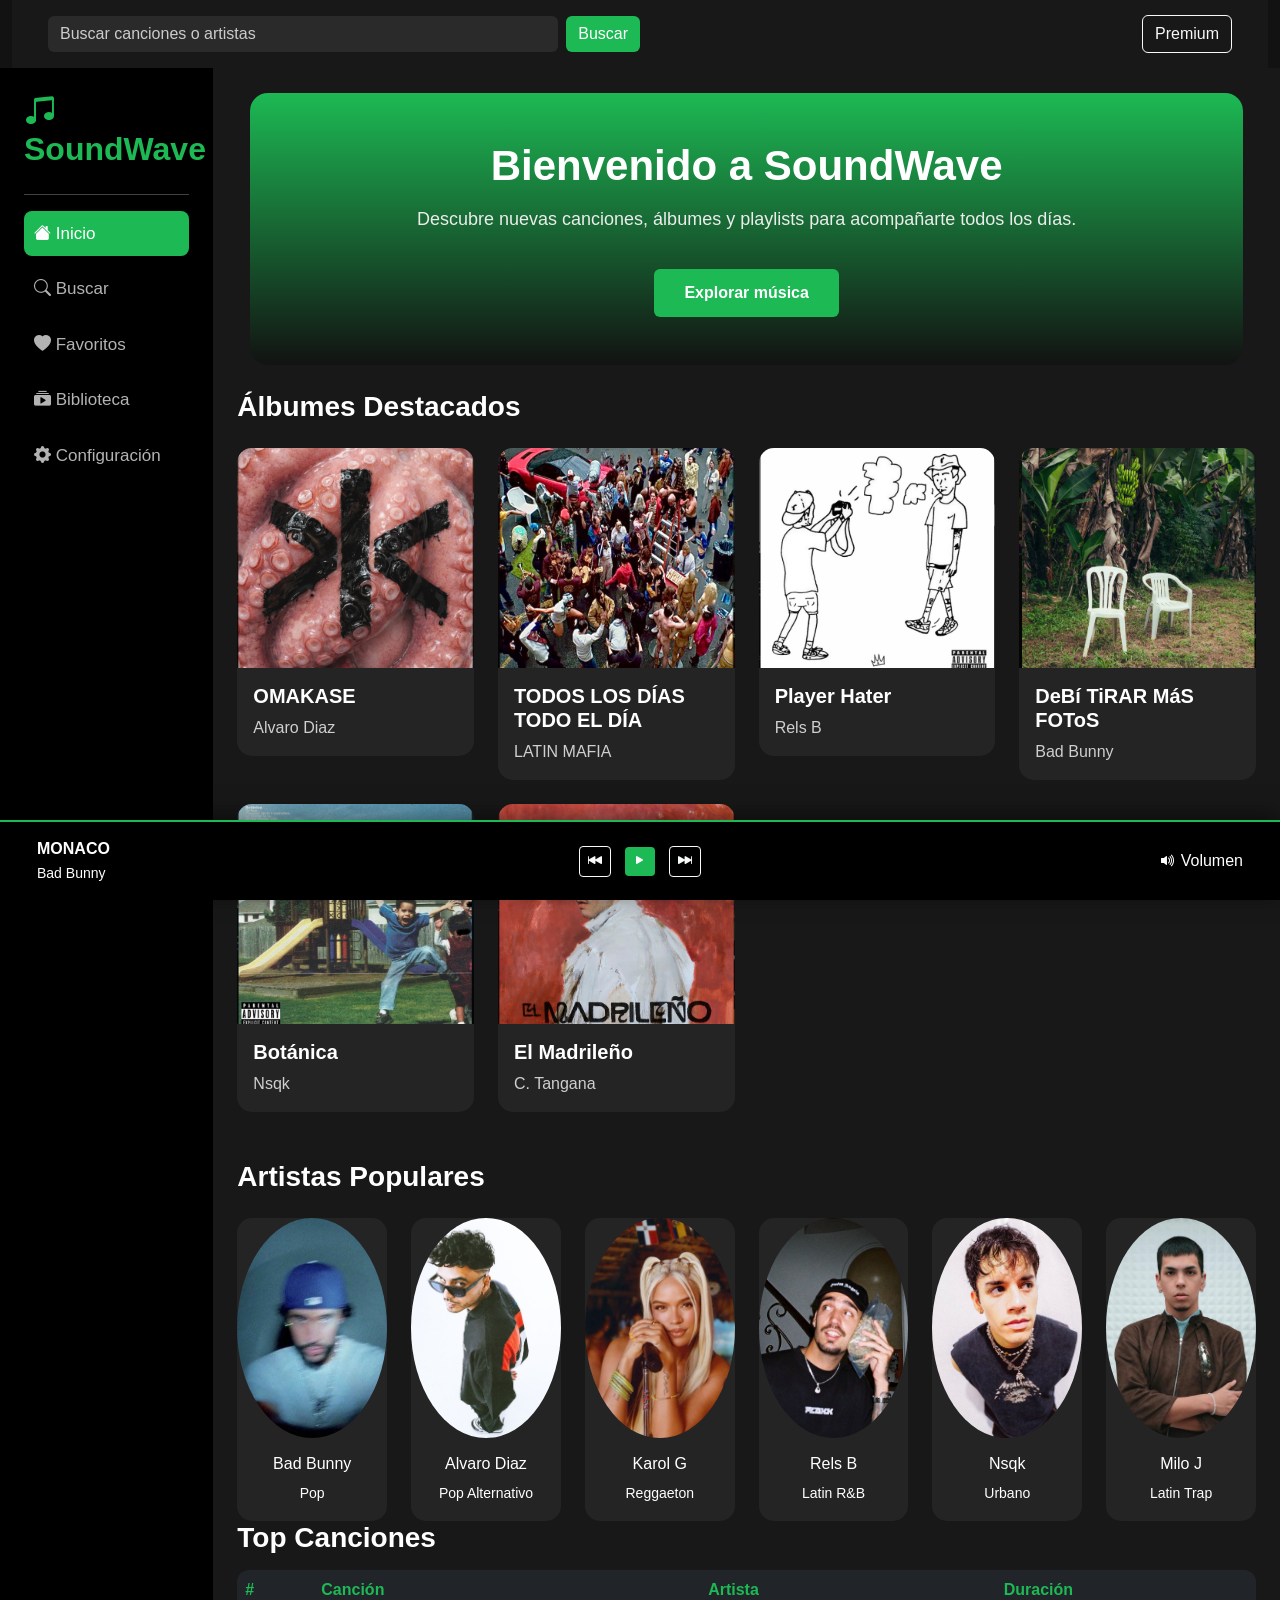
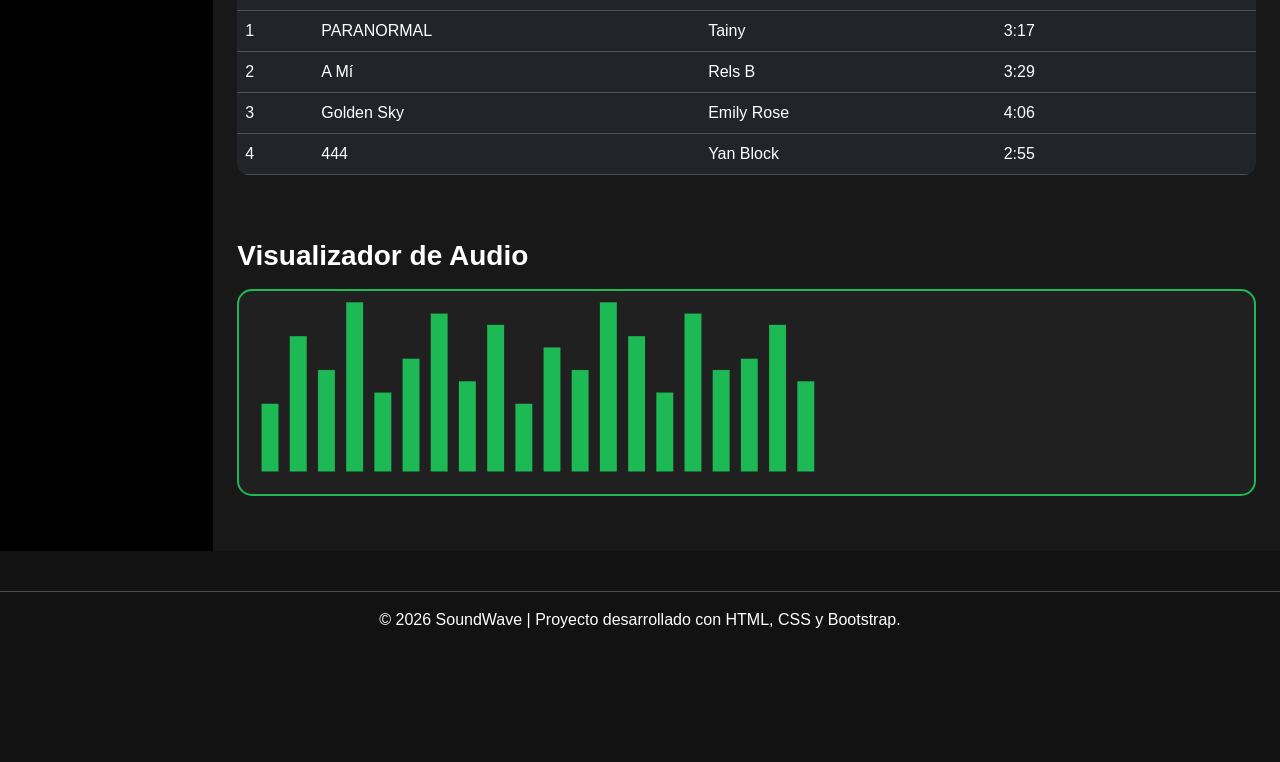
==== commit f0918f39: "Update index.html arreglo fotos de artistas" ====
--- a/index.html
+++ b/index.html
@@ -269,7 +269,7 @@
 
             <div class="card playlist-card">
 
-                <img src="img/bad.jpg">
+                <img src="proyecto/img/bad.jpg">
 
                 <div class="card-body text-center">
 
@@ -287,7 +287,7 @@
 
             <div class="card playlist-card">
 
-                <img src="img/alvaro.jpg">
+                <img src="proyecto/img/alvaro.jpg">
 
                 <div class="card-body text-center">
 
@@ -323,7 +323,7 @@
 
             <div class="card playlist-card">
 
-                <img src="img/rels.jpg">
+                <img src="proyecto/img/rels.jpg">
 
                 <div class="card-body text-center">
 
@@ -438,7 +438,7 @@
 
                 </section>
 
-                <!-- CANVAS -->
+                <!-- canvas -->
 
                 <section class="container mb-5">
 
--- a/proyecto/css/estilos.css
+++ b/proyecto/css/estilos.css
@@ -1,6 +1,4 @@
-/* ==========================
-        ESTILOS GENERALES
-========================== */
+/* general */
 
 body{
     background-color:#121212;
@@ -13,9 +11,7 @@
     text-decoration:none;
 }
 
-/* ==========================
-        SIDEBAR
-========================== */
+/* sidebar */
 
 .sidebar{
     background:#000;
@@ -49,18 +45,14 @@
     color:white;
 }
 
-/* ==========================
-        CONTENIDO
-========================== */
+/* contenido */
 
 .contenido{
     background:#181818;
     min-height:100vh;
 }
 
-/* ==========================
-            HERO
-========================== */
+/* hero */
 
 .hero{
     background:linear-gradient(180deg,#1DB954,#121212);
@@ -86,18 +78,14 @@
     font-weight:bold;
 }
 
-/* ==========================
-        TITULOS
-========================== */
+/* titulos */
 
 h3{
     color:white;
     font-weight:bold;
 }
 
-/* ==========================
-        TARJETAS
-========================== */
+/* tarjetas */
 
 .playlist-card{
     background:#242424;
@@ -139,9 +127,7 @@
 
 }
 
-/* ==========================
-        TABLA
-========================== */
+/* tabla */
 
 .table{
 
@@ -157,9 +143,7 @@
 
 }
 
-/* ==========================
-        CANVAS
-========================== */
+/* canvas */
 
 canvas{
 
@@ -173,9 +157,7 @@
 
 }
 
-/* ==========================
-        REPRODUCTOR
-========================== */
+/* reproductor */
 
 .reproductor{
 
@@ -197,9 +179,7 @@
 
 }
 
-/* ==========================
-        BOTONES
-========================== */
+/* botones */
 
 .btn-success{
 
@@ -215,9 +195,7 @@
 
 }
 
-/* ==========================
-        RESPONSIVE
-========================== */
+/* responsive */
 
 @media (max-width:992px){
 
@@ -289,9 +267,7 @@
 
 }
 
-/*==============================
-        BARRA SUPERIOR
-===============================*/
+/* barra superior */
 
 .barra-superior{
 
@@ -323,9 +299,7 @@
 
 }
 
-/*==============================
-        BOTON PLAY
-===============================*/
+/* boton play */
 
 .play{
 
@@ -367,12 +341,10 @@
 
 }
 
-/*==============================
-        ARTISTAS
-===============================*/
+/* artistas */
 
 .artistas img{
 
     border-radius:50%;
 
-}+}
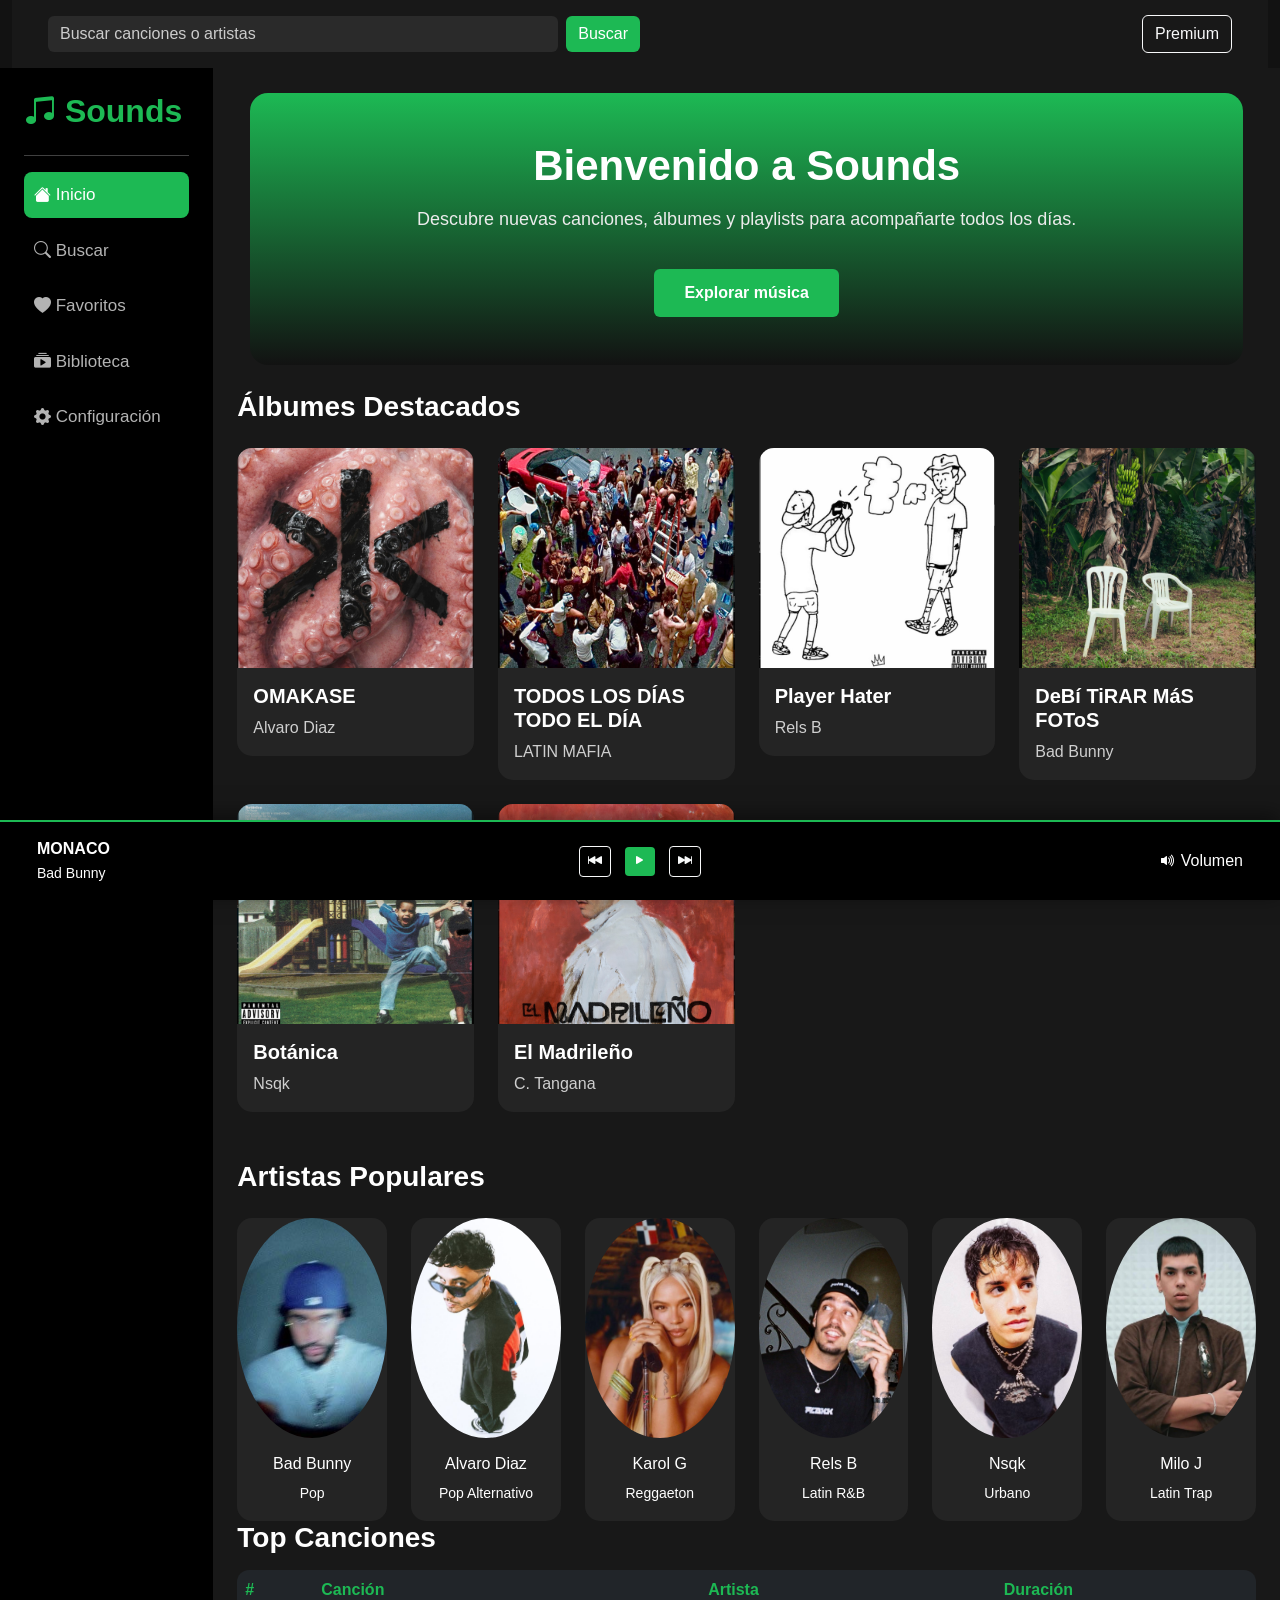
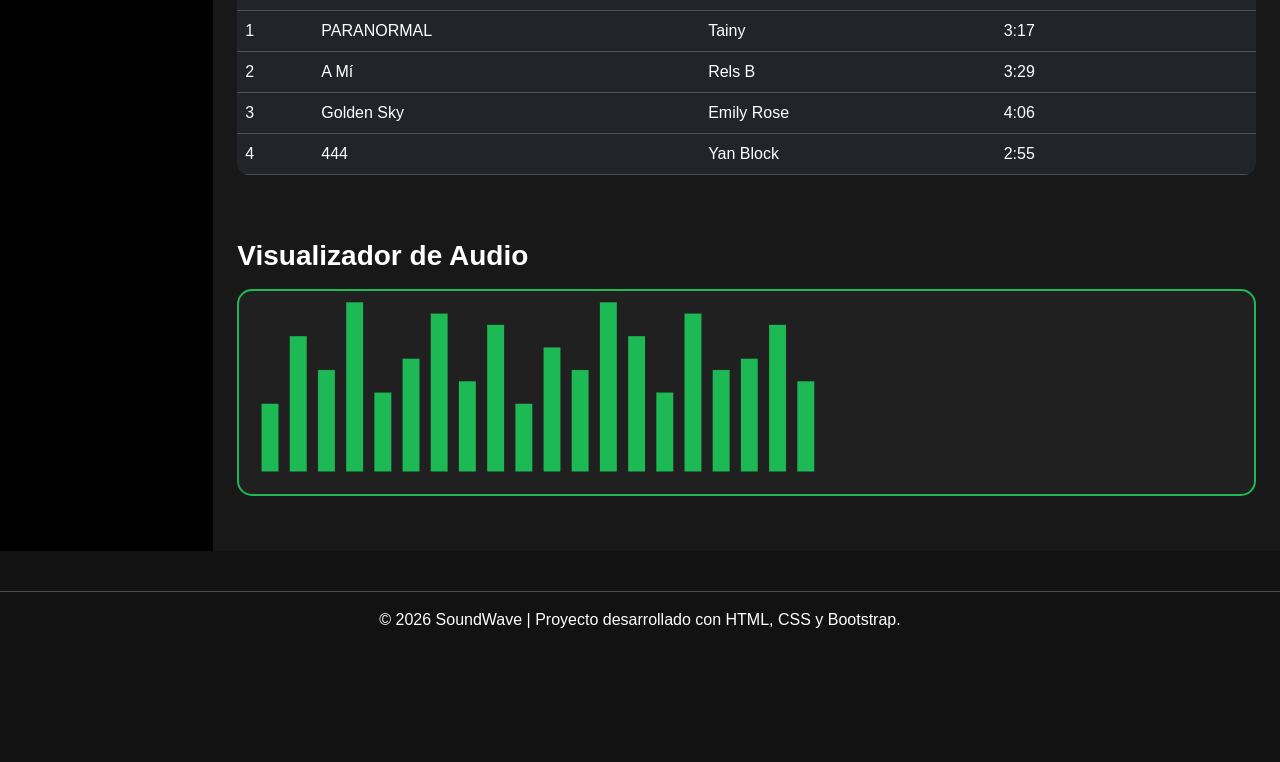
==== commit 95a2a92b: "Update index.html" ====
--- a/index.html
+++ b/index.html
@@ -52,13 +52,13 @@
 </nav>
         <div class="row">
 
-            <!-- SIDEBAR-->
+            <!-- sidebar-->
 
             <aside class="col-lg-2 col-md-3 sidebar p-4">
 
                 <h2 class="logo">
                     <i class="bi bi-music-note-beamed"></i>
-                    SoundWave
+                    Sounds
                 </h2>
 
                 <hr>
@@ -102,7 +102,7 @@
 
                 <section class="hero text-center py-5">
 
-                    <h1>Bienvenido a SoundWave</h1>
+                    <h1>Bienvenido a Sounds</h1>
 
                     <p>
                         Descubre nuevas canciones, álbumes y playlists para
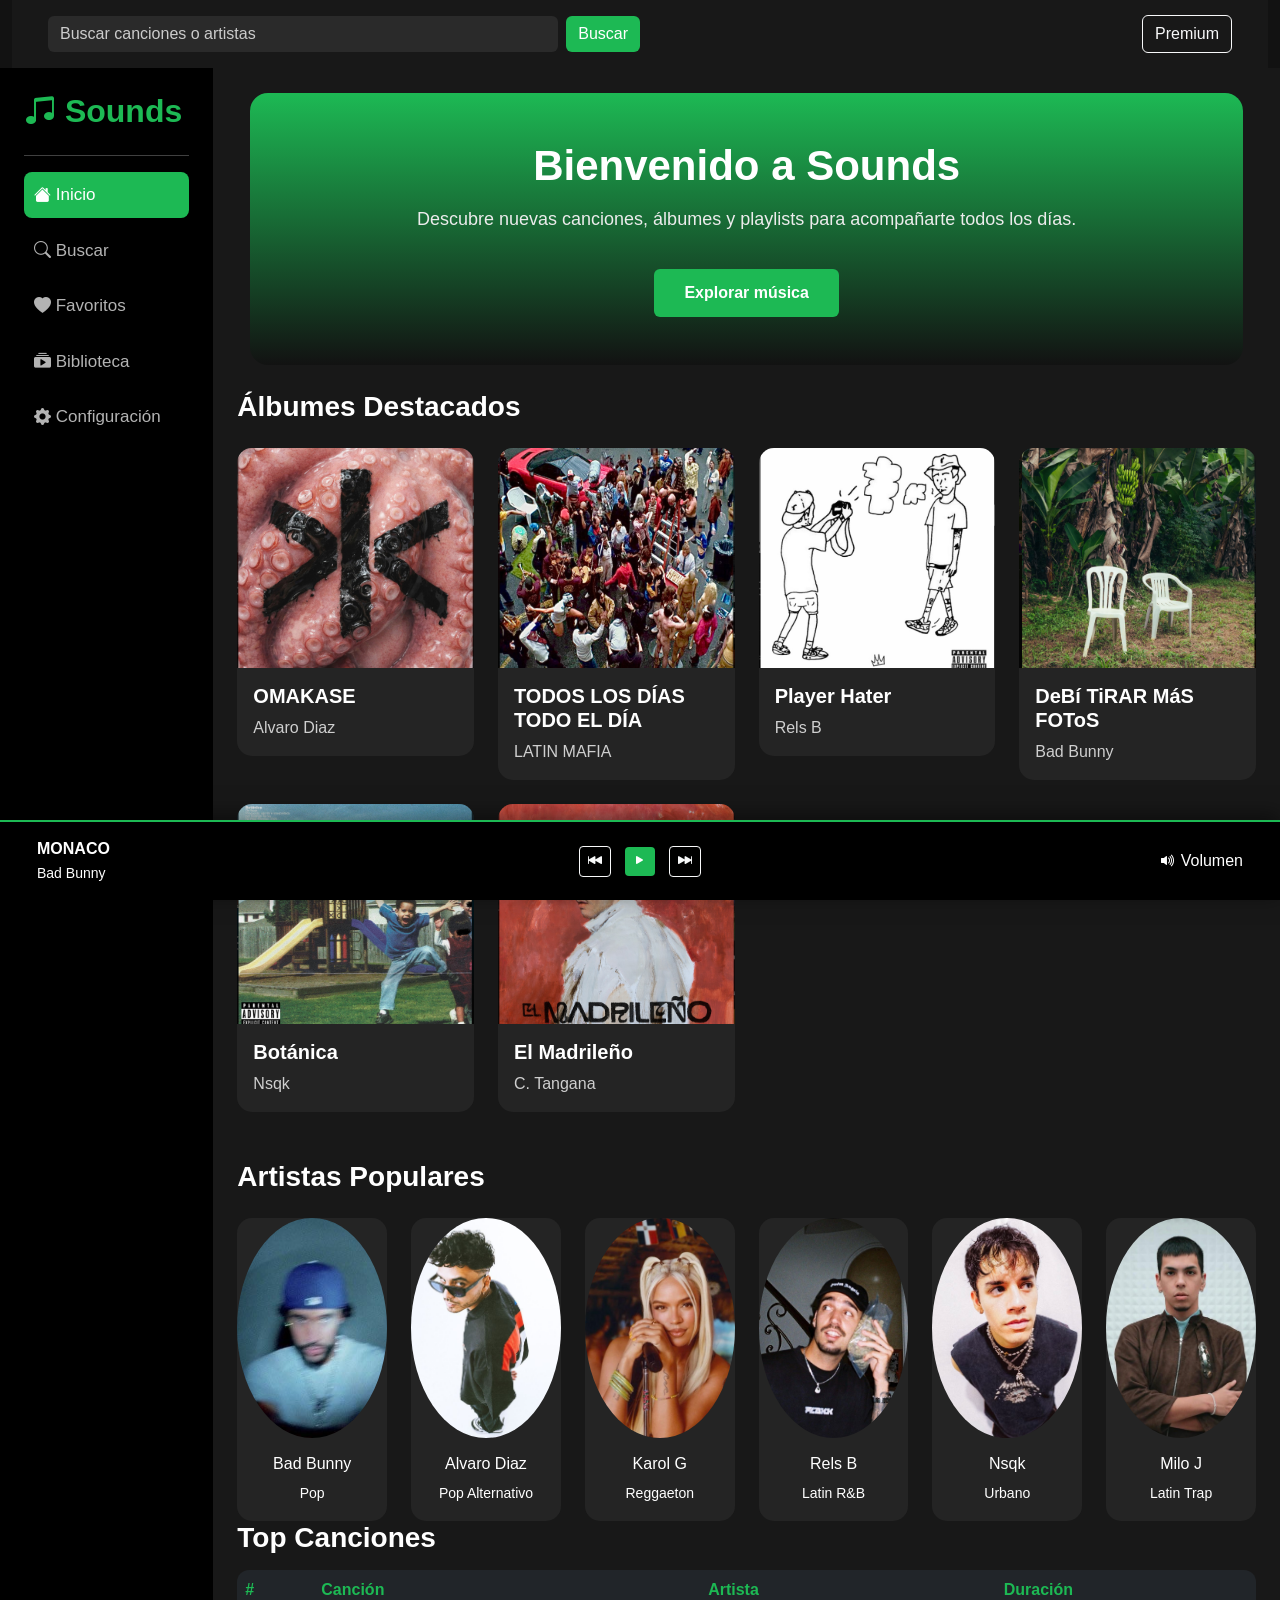
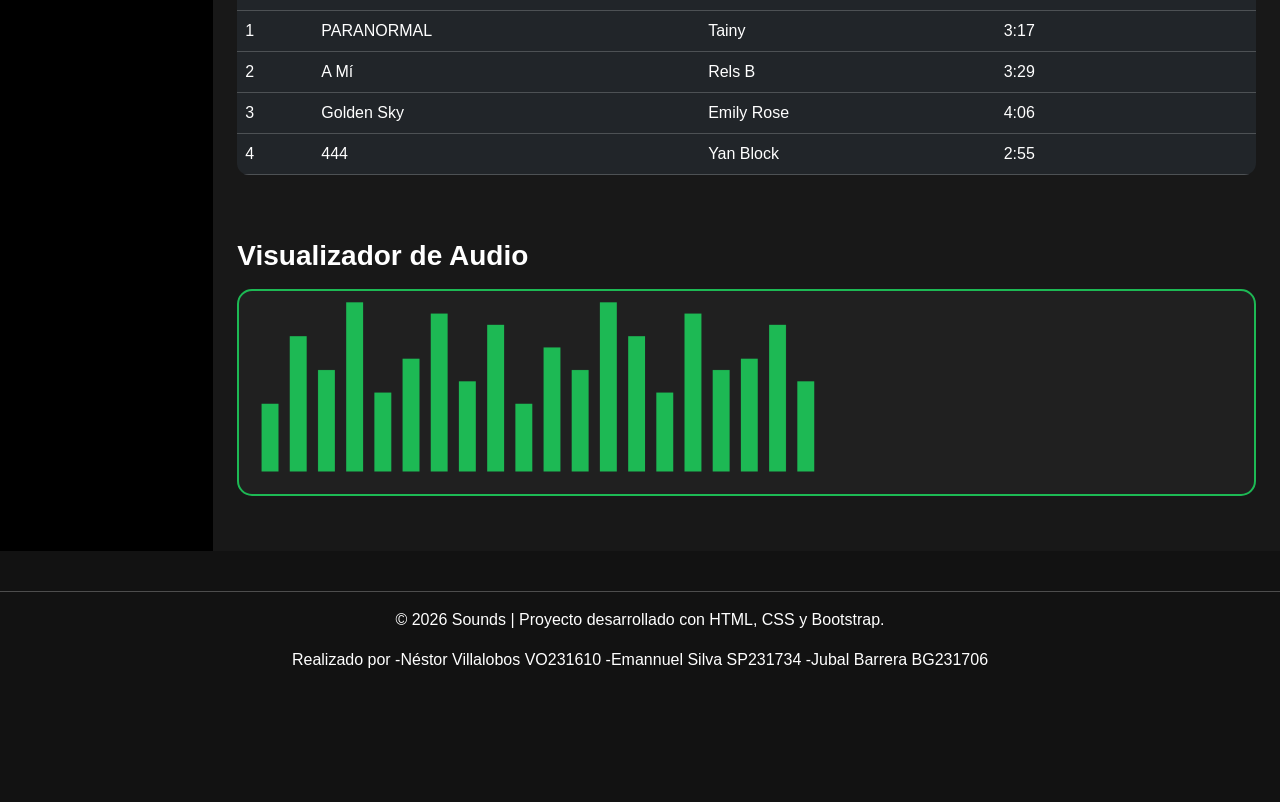
==== commit d4517250: "Update index.html" ====
--- a/index.html
+++ b/index.html
@@ -462,10 +462,18 @@
     <hr>
 
     <p>
-        © 2026 SoundWave
+        © 2026 Sounds
 
         | Proyecto desarrollado con HTML, CSS y Bootstrap.
     </p>
+         
+    <p>
+        Realizado por 
+    -Néstor Villalobos VO231610
+    -Emannuel Silva SP231734
+    -Jubal Barrera BG231706
+    </p>
+         
 
 </footer>
 
